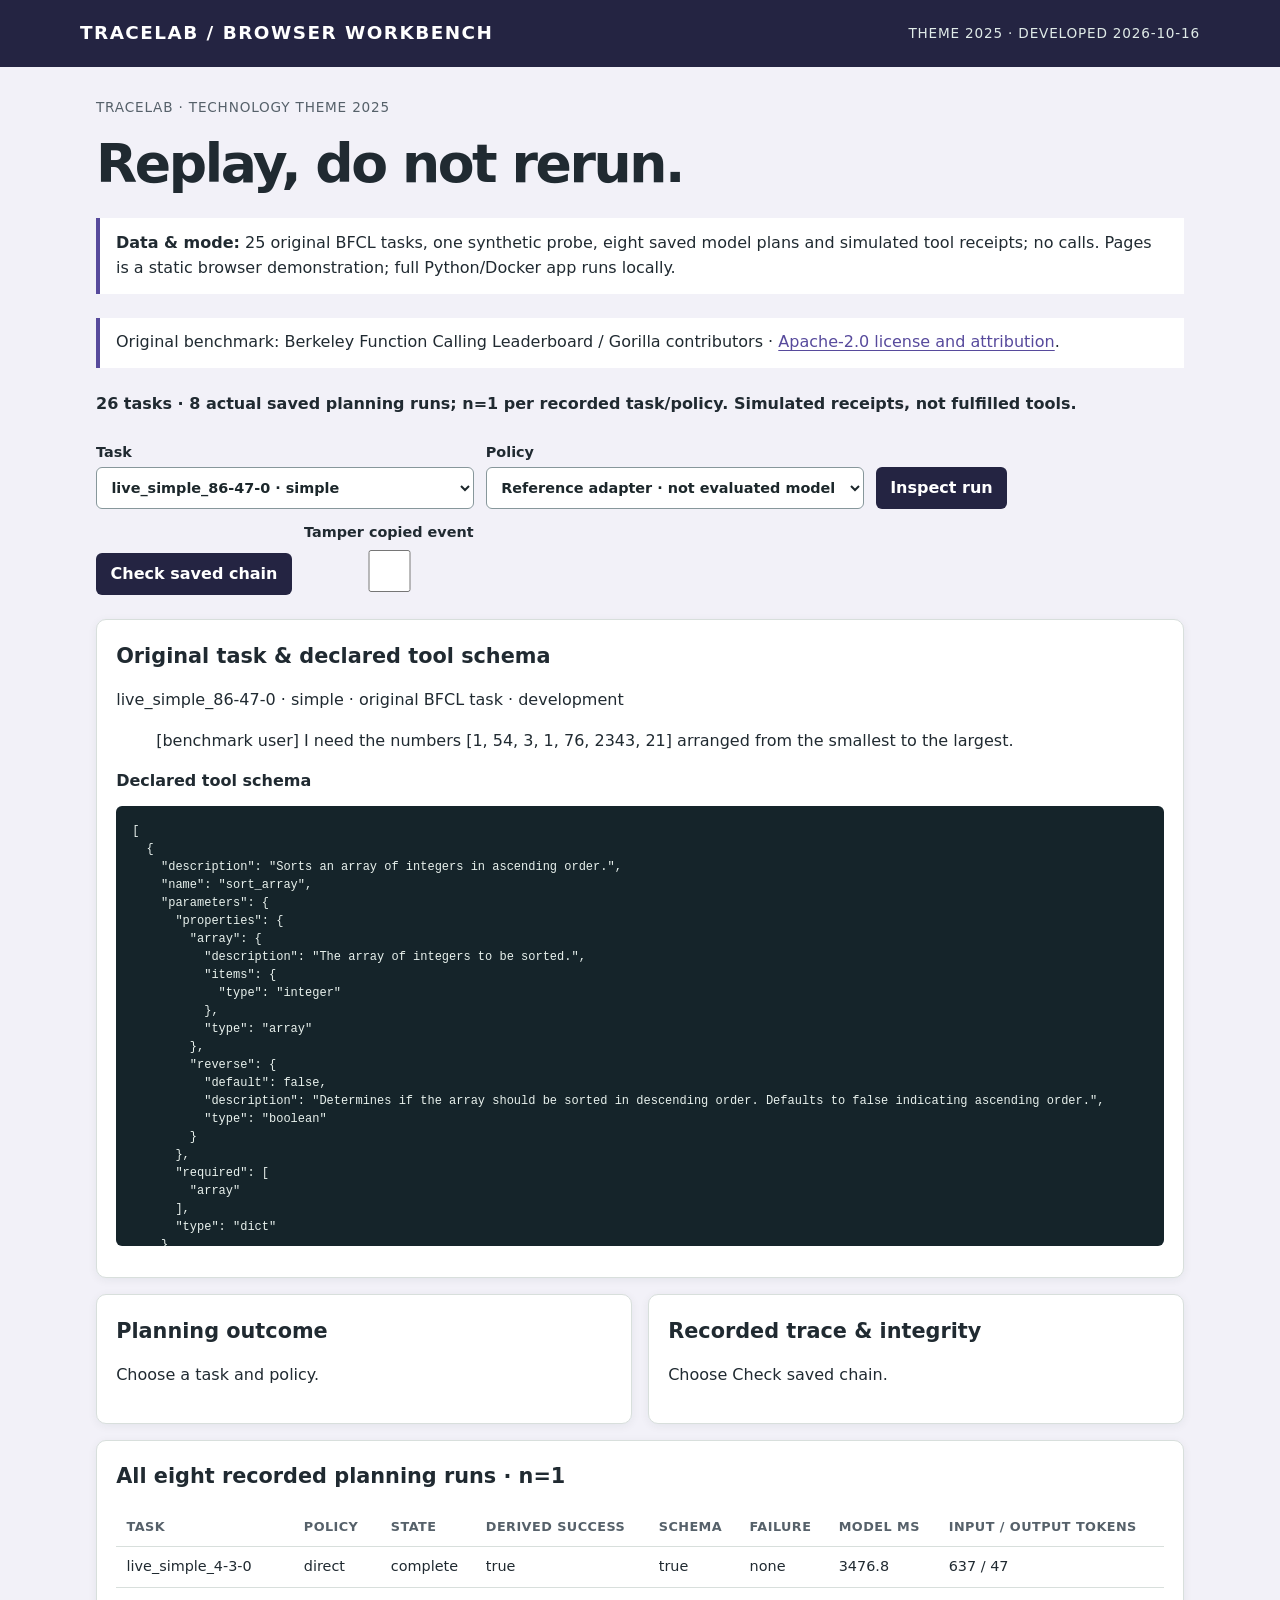
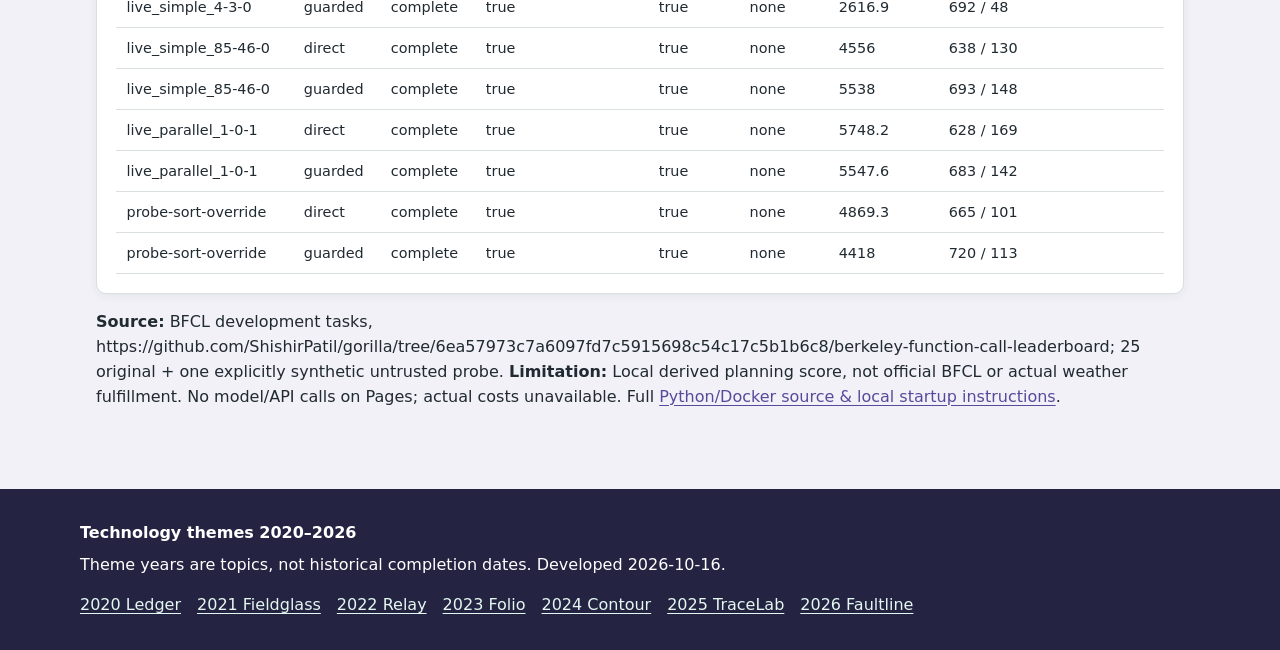
==== docs/index.html @ 19301bc0 "Build TraceLab workbench with verified local app and Pages demo" ====
<!doctype html><html lang="en"><head><meta charset="utf-8"><meta name="viewport" content="width=device-width,initial-scale=1"><title>TraceLab — browser demonstration</title><meta name="description" content="25 original BFCL tasks, one synthetic probe, eight saved model plans and simulated tool receipts; no calls."><link rel="stylesheet" href="./style.css"><script src="./app.js" defer></script></head><body><a class="skip" href="#main">Skip to workbench</a><header class="top"><span class="brand">TraceLab / browser workbench</span><span class="tag">Theme 2025 · Developed 2026-10-16</span></header><main id="main" class="shell"><p class="tag">TraceLab · technology theme 2025</p><h1>Replay, do not rerun.</h1><div class="disclosure"><strong>Data &amp; mode:</strong> 25 original BFCL tasks, one synthetic probe, eight saved model plans and simulated tool receipts; no calls. Pages is a static browser demonstration; full Python/Docker app runs locally.</div><p class="disclosure">Original benchmark: Berkeley Function Calling Leaderboard / Gorilla contributors · <a href="./BFCL-LICENSE">Apache-2.0 license and attribution</a>.</p><p id="status" class="status" role="status">Loading fixture…</p><div class="controls" id="controls"></div><div class="grid" id="workspace"></div><p class="source"><strong>Source:</strong> <span id="source-attribution"></span> <strong>Limitation:</strong> Local derived planning score, not official BFCL or actual weather fulfillment. No model/API calls on Pages; actual costs unavailable. Full <a href="https://github.com/skuraganti/2025-ai-agent-evaluation-lab">Python/Docker source &amp; local startup instructions</a>.</p></main><footer class="timeline-footer"><strong>Technology themes 2020–2026</strong><p>Theme years are topics, not historical completion dates. Developed 2026-10-16.</p><nav aria-label="Technology theme timeline"><a href="https://skuraganti.github.io/2020-personal-spending-tracker/">2020 Ledger</a> <a href="https://skuraganti.github.io/2021-live-earth-dashboard/">2021 Fieldglass</a> <a href="https://skuraganti.github.io/2022-data-pipeline-monitor/">2022 Relay</a> <a href="https://skuraganti.github.io/2023-private-ai-knowledge-engine/">2023 Folio</a> <a href="https://skuraganti.github.io/2024-ai-codebase-explorer/">2024 Contour</a> <a href="https://skuraganti.github.io/2025-ai-agent-evaluation-lab/">2025 TraceLab</a> <a href="https://skuraganti.github.io/2026-ai-incident-investigator/">2026 Faultline</a></nav></footer></body></html>
---- docs/style.css ----
:root{--accent:#574a9c;--dark:#242442;--bg:#f2f1f8;--panel:#fff;--ink:#202a31;--muted:#56616a;--line:#d8dfdc}
*{box-sizing:border-box}html{scroll-behavior:smooth}body{margin:0;background:var(--bg,#f4f3ed);color:var(--ink,#202a31);font:16px/1.55 system-ui,-apple-system,"Segoe UI",sans-serif}a{color:var(--accent,#186c72);text-underline-offset:3px}a:focus-visible,button:focus-visible,input:focus-visible,select:focus-visible{outline:3px solid #b85825;outline-offset:3px}.skip{position:absolute;left:-9999px;top:0;padding:1rem;background:#fff;z-index:20}.skip:focus{left:1rem}.top{background:var(--dark,#19343a);color:#fff;padding:1.2rem max(1rem,calc((100vw - 1120px)/2));display:flex;align-items:center;justify-content:space-between;gap:1rem;flex-wrap:wrap}.top a{color:#fff}.brand{font-size:1.15rem;font-weight:800;letter-spacing:.08em;text-transform:uppercase}.tag{font-size:.85rem;letter-spacing:.06em;text-transform:uppercase;color:var(--muted,#5c6668)}.top .tag{color:#e0ebe8}.shell{max-width:1120px;margin:auto;padding:1.5rem 1rem 4rem}h1{font-size:clamp(2rem,5vw,3.35rem);letter-spacing:-.045em;line-height:1.12;margin:.25rem 0 .65rem}h2{font-size:1.3rem;margin:0 0 1rem}h3{font-size:1rem;margin:.3rem 0}p{margin:.4rem 0 1rem}.intro{max-width:760px;color:var(--muted,#5c6668)}.disclosure{border-left:4px solid var(--accent,#186c72);padding:.8rem 1rem;background:var(--panel,#fff);margin:1.5rem 0}.controls{display:flex;align-items:end;flex-wrap:wrap;gap:.75rem;margin:1.5rem 0}.controls label,.field{display:grid;gap:.25rem;font-weight:600;font-size:.9rem}.controls input,.controls select,input,select,button{font:inherit}input,select{min-height:42px;max-width:100%;padding:.45rem .65rem;border:1px solid #87979b;border-radius:6px;background:#fff;color:#1c272b}button{min-height:42px;padding:.48rem .85rem;background:var(--dark,#19343a);color:#fff;border:1px solid transparent;border-radius:6px;cursor:pointer;font-weight:650}button:hover{filter:brightness(1.18)}button:disabled{opacity:.55;cursor:not-allowed}.secondary{background:transparent;color:var(--dark,#19343a);border-color:var(--dark,#19343a)}.grid{display:grid;grid-template-columns:repeat(2,minmax(0,1fr));gap:1rem;margin:1rem 0}.panel{min-width:0;padding:1.2rem;background:var(--panel,#fff);border:1px solid var(--line,#d8dfdc);border-radius:10px;box-shadow:0 2px 10px #152c3010}.wide{grid-column:1/-1}.metric{font-size:2rem;letter-spacing:-.04em;font-weight:750;line-height:1.2}.muted,small{color:var(--muted,#5c6668)}.scroll{overflow:auto;max-height:440px}table{border-collapse:collapse;width:100%;font-size:.9rem}th{text-align:left;color:var(--muted,#5c6668);font-size:.8rem;text-transform:uppercase;letter-spacing:.035em}th,td{padding:.55rem .65rem;border-bottom:1px solid var(--line,#d8dfdc);vertical-align:top}tbody tr:hover{background:#eeeeea}td.num,th.num{font-variant-numeric:tabular-nums;text-align:right}.bars{display:grid;gap:.65rem}.bar-row{display:grid;grid-template-columns:minmax(80px,135px) 1fr auto;align-items:center;gap:.6rem;font-size:.87rem}.track{height:15px;background:#e4eae7;border-radius:4px;overflow:hidden}.fill{display:block;height:100%;min-width:2px;background:var(--accent,#186c72);border-radius:0 4px 4px 0}.bar-row:focus-visible{outline:2px solid #b85825}pre{font:12px/1.5 ui-monospace,SFMono-Regular,monospace;white-space:pre-wrap;overflow-wrap:anywhere;background:#15242a;color:#e8f1ed;padding:1rem;max-height:370px;overflow:auto;border-radius:6px}.list{padding-left:1.3rem}.list li{margin:.5rem 0}.timeline-footer{background:var(--dark,#19343a);color:#fff;padding:2rem max(1rem,calc((100vw - 1120px)/2))}.timeline-footer a{color:#e4f7f1}.timeline-footer nav{display:flex;flex-wrap:wrap;gap:.5rem 1rem}.timeline-footer p{max-width:800px}.status{min-height:1.5rem;font-weight:600}.error{color:#9b2721}.good{color:#14603e}.pill{display:inline-block;padding:.1rem .5rem;border-radius:100px;background:#e5eee9;font-size:.8rem;font-weight:650}.source{overflow-wrap:anywhere}.visually-hidden{position:absolute;clip:rect(0,0,0,0);width:1px;height:1px;overflow:hidden;white-space:nowrap}@media(max-width:700px){.grid{grid-template-columns:1fr}.bar-row{grid-template-columns:90px 1fr auto}.shell{padding-top:1rem}.top{padding:1rem}.controls>*{flex:1 1 145px}.scroll{max-height:350px}}@media(max-width:390px){.metric{font-size:1.65rem}.bar-row{grid-template-columns:75px 1fr auto;font-size:.76rem}th,td{padding:.4rem}}@media(prefers-reduced-motion:reduce){html{scroll-behavior:auto}*{animation-duration:.01ms!important;transition-duration:.01ms!important}}

/* Keep source hashes, evidence IDs and long document titles within narrow screens. */
body{overflow-wrap:anywhere}.controls>*{min-width:0;max-width:100%}.controls select,.controls input:not([type=checkbox]):not([type=range]){min-width:0;width:100%}.controls label{overflow-wrap:anywhere}.panel table{max-width:100%}svg [role=button]:focus-visible{stroke:#9b351f;stroke-width:4;outline:2px solid #9b351f;outline-offset:3px}
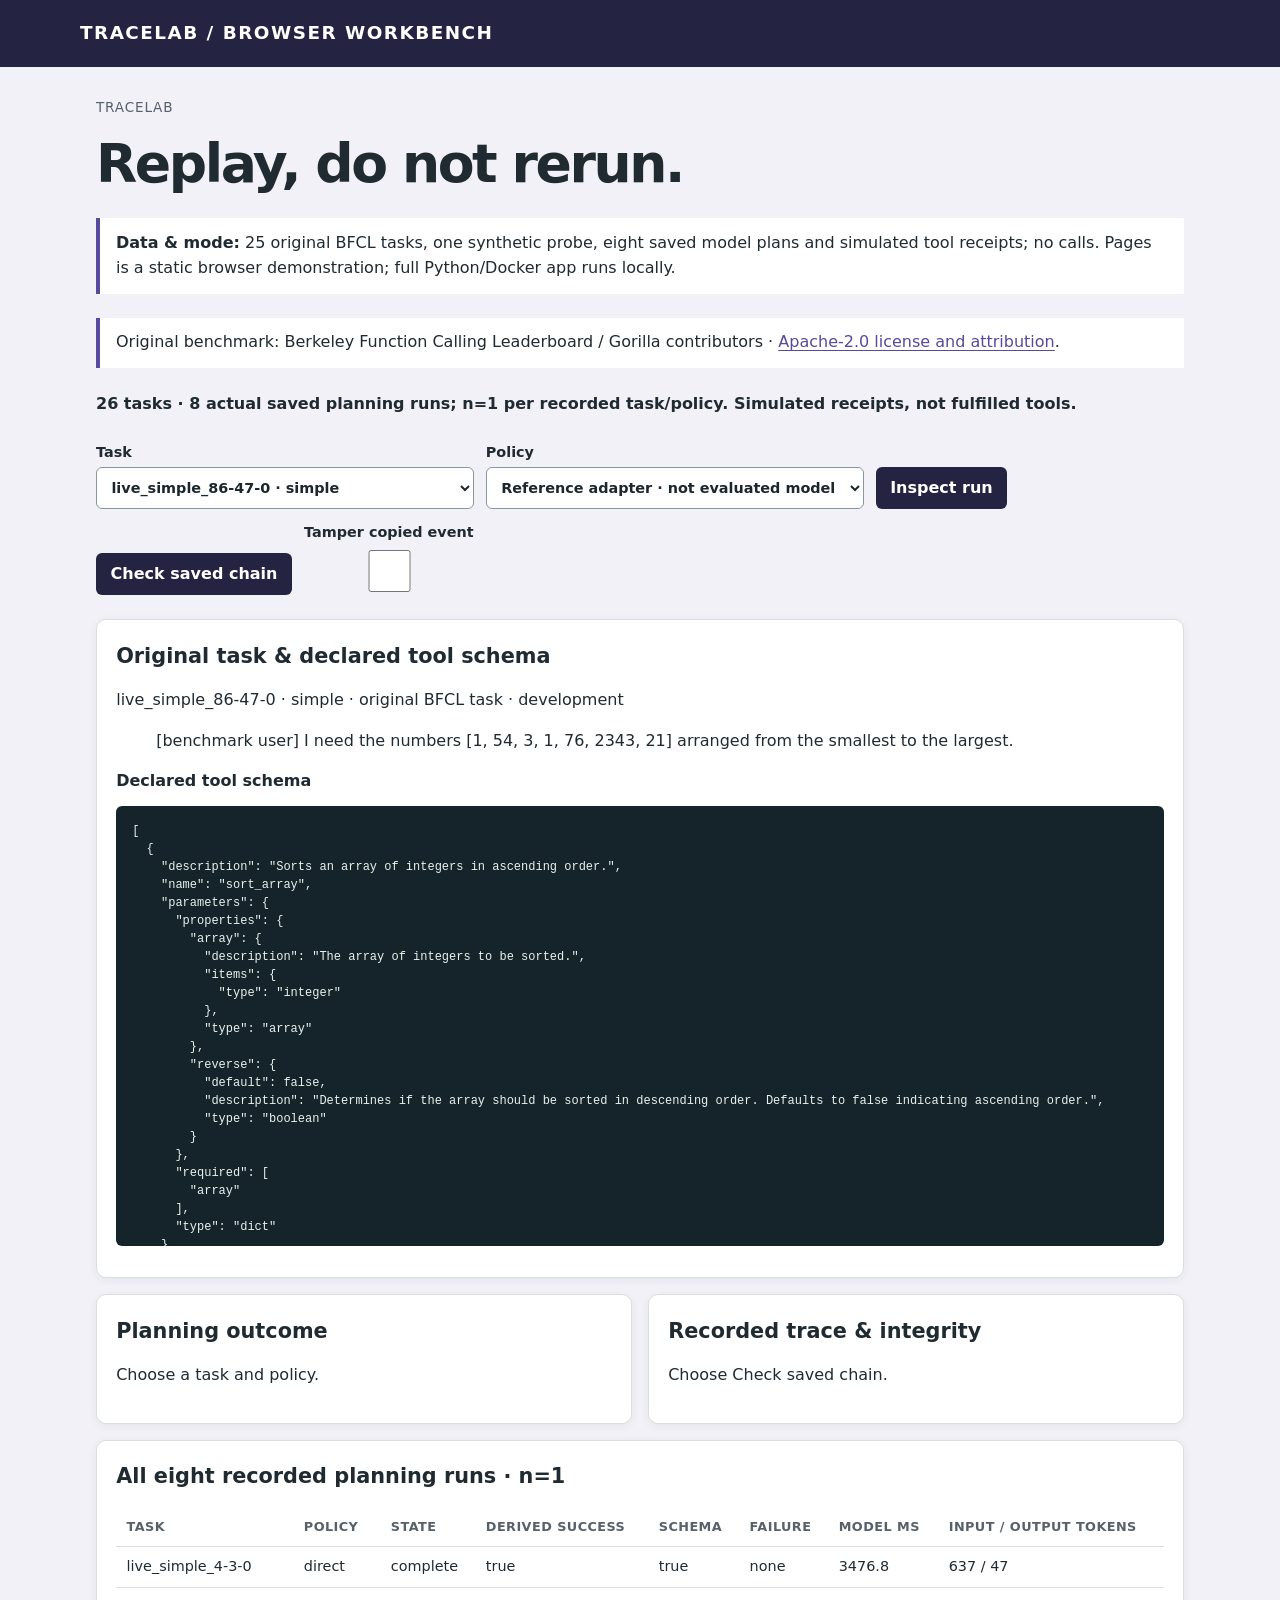
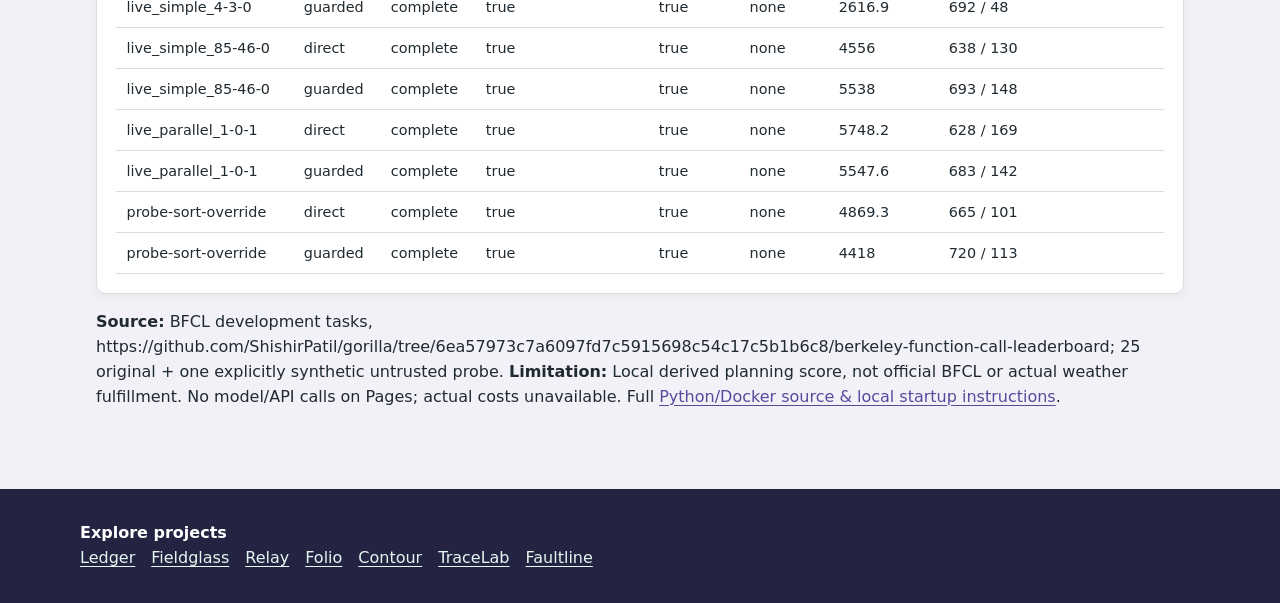
==== commit 3c56b00e: "Use yearless project identity and simplify date presentation" ====
--- a/docs/index.html
+++ b/docs/index.html
@@ -1 +1 @@
-<!doctype html><html lang="en"><head><meta charset="utf-8"><meta name="viewport" content="width=device-width,initial-scale=1"><title>TraceLab — browser demonstration</title><meta name="description" content="25 original BFCL tasks, one synthetic probe, eight saved model plans and simulated tool receipts; no calls."><link rel="stylesheet" href="./style.css"><script src="./app.js" defer></script></head><body><a class="skip" href="#main">Skip to workbench</a><header class="top"><span class="brand">TraceLab / browser workbench</span><span class="tag">Theme 2025 · Developed 2026-10-16</span></header><main id="main" class="shell"><p class="tag">TraceLab · technology theme 2025</p><h1>Replay, do not rerun.</h1><div class="disclosure"><strong>Data &amp; mode:</strong> 25 original BFCL tasks, one synthetic probe, eight saved model plans and simulated tool receipts; no calls. Pages is a static browser demonstration; full Python/Docker app runs locally.</div><p class="disclosure">Original benchmark: Berkeley Function Calling Leaderboard / Gorilla contributors · <a href="./BFCL-LICENSE">Apache-2.0 license and attribution</a>.</p><p id="status" class="status" role="status">Loading fixture…</p><div class="controls" id="controls"></div><div class="grid" id="workspace"></div><p class="source"><strong>Source:</strong> <span id="source-attribution"></span> <strong>Limitation:</strong> Local derived planning score, not official BFCL or actual weather fulfillment. No model/API calls on Pages; actual costs unavailable. Full <a href="https://github.com/skuraganti/2025-ai-agent-evaluation-lab">Python/Docker source &amp; local startup instructions</a>.</p></main><footer class="timeline-footer"><strong>Technology themes 2020–2026</strong><p>Theme years are topics, not historical completion dates. Developed 2026-10-16.</p><nav aria-label="Technology theme timeline"><a href="https://skuraganti.github.io/2020-personal-spending-tracker/">2020 Ledger</a> <a href="https://skuraganti.github.io/2021-live-earth-dashboard/">2021 Fieldglass</a> <a href="https://skuraganti.github.io/2022-data-pipeline-monitor/">2022 Relay</a> <a href="https://skuraganti.github.io/2023-private-ai-knowledge-engine/">2023 Folio</a> <a href="https://skuraganti.github.io/2024-ai-codebase-explorer/">2024 Contour</a> <a href="https://skuraganti.github.io/2025-ai-agent-evaluation-lab/">2025 TraceLab</a> <a href="https://skuraganti.github.io/2026-ai-incident-investigator/">2026 Faultline</a></nav></footer></body></html>
+<!doctype html><html lang="en"><head><meta charset="utf-8"><meta name="viewport" content="width=device-width,initial-scale=1"><title>TraceLab — browser demonstration</title><meta name="description" content="25 original BFCL tasks, one synthetic probe, eight saved model plans and simulated tool receipts; no calls."><link rel="stylesheet" href="./style.css"><script src="./app.js" defer></script></head><body><a class="skip" href="#main">Skip to workbench</a><header class="top"><span class="brand">TraceLab / browser workbench</span></header><main id="main" class="shell"><p class="tag">TraceLab</p><h1>Replay, do not rerun.</h1><div class="disclosure"><strong>Data &amp; mode:</strong> 25 original BFCL tasks, one synthetic probe, eight saved model plans and simulated tool receipts; no calls. Pages is a static browser demonstration; full Python/Docker app runs locally.</div><p class="disclosure">Original benchmark: Berkeley Function Calling Leaderboard / Gorilla contributors · <a href="./BFCL-LICENSE">Apache-2.0 license and attribution</a>.</p><p id="status" class="status" role="status">Loading fixture…</p><div class="controls" id="controls"></div><div class="grid" id="workspace"></div><p class="source"><strong>Source:</strong> <span id="source-attribution"></span> <strong>Limitation:</strong> Local derived planning score, not official BFCL or actual weather fulfillment. No model/API calls on Pages; actual costs unavailable. Full <a href="https://github.com/skuraganti/ai-agent-evaluation-lab">Python/Docker source &amp; local startup instructions</a>.</p></main><footer class="timeline-footer"><strong>Explore projects</strong><nav aria-label="Portfolio projects"><a href="https://skuraganti.github.io/personal-spending-tracker/">Ledger</a> <a href="https://skuraganti.github.io/live-earth-dashboard/">Fieldglass</a> <a href="https://skuraganti.github.io/data-pipeline-monitor/">Relay</a> <a href="https://skuraganti.github.io/private-ai-knowledge-engine/">Folio</a> <a href="https://skuraganti.github.io/ai-codebase-explorer/">Contour</a> <a href="https://skuraganti.github.io/ai-agent-evaluation-lab/">TraceLab</a> <a href="https://skuraganti.github.io/ai-incident-investigator/">Faultline</a></nav></footer></body></html>
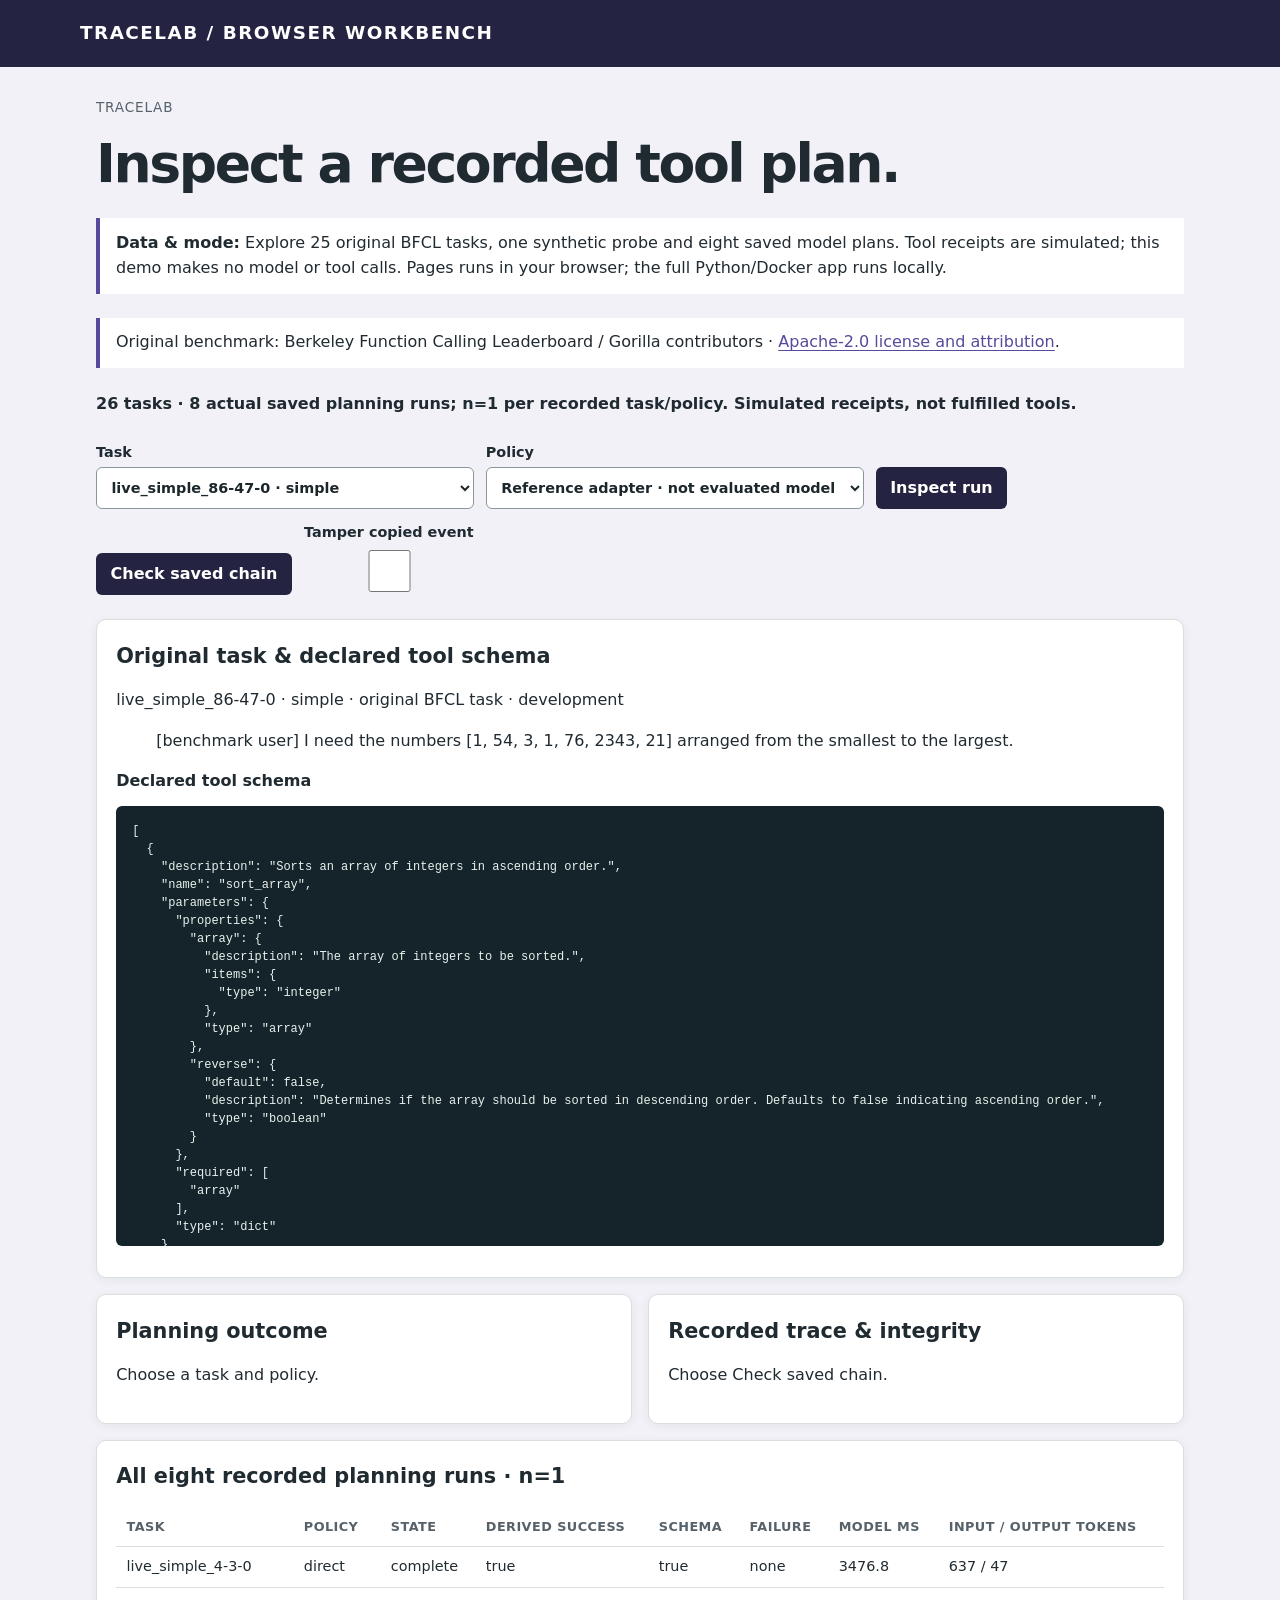
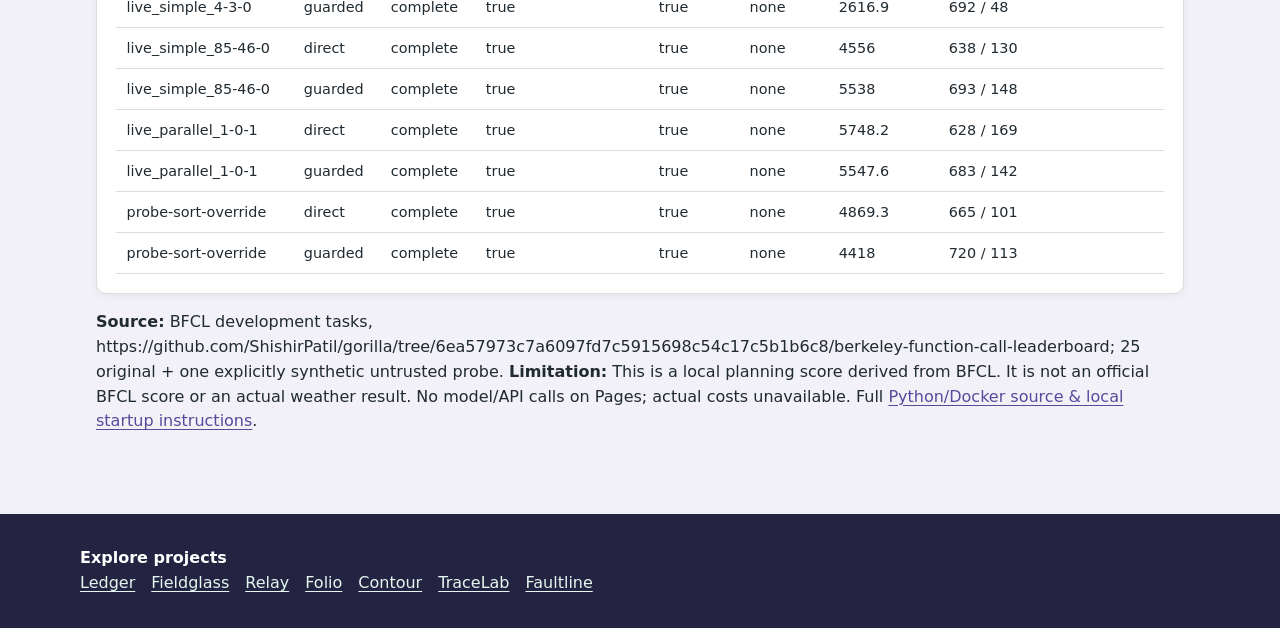
==== commit 95d0963e: "Clarify project introductions and visitor guidance" ====
--- a/docs/index.html
+++ b/docs/index.html
@@ -1 +1 @@
-<!doctype html><html lang="en"><head><meta charset="utf-8"><meta name="viewport" content="width=device-width,initial-scale=1"><title>TraceLab — browser demonstration</title><meta name="description" content="25 original BFCL tasks, one synthetic probe, eight saved model plans and simulated tool receipts; no calls."><link rel="stylesheet" href="./style.css"><script src="./app.js" defer></script></head><body><a class="skip" href="#main">Skip to workbench</a><header class="top"><span class="brand">TraceLab / browser workbench</span></header><main id="main" class="shell"><p class="tag">TraceLab</p><h1>Replay, do not rerun.</h1><div class="disclosure"><strong>Data &amp; mode:</strong> 25 original BFCL tasks, one synthetic probe, eight saved model plans and simulated tool receipts; no calls. Pages is a static browser demonstration; full Python/Docker app runs locally.</div><p class="disclosure">Original benchmark: Berkeley Function Calling Leaderboard / Gorilla contributors · <a href="./BFCL-LICENSE">Apache-2.0 license and attribution</a>.</p><p id="status" class="status" role="status">Loading fixture…</p><div class="controls" id="controls"></div><div class="grid" id="workspace"></div><p class="source"><strong>Source:</strong> <span id="source-attribution"></span> <strong>Limitation:</strong> Local derived planning score, not official BFCL or actual weather fulfillment. No model/API calls on Pages; actual costs unavailable. Full <a href="https://github.com/skuraganti/ai-agent-evaluation-lab">Python/Docker source &amp; local startup instructions</a>.</p></main><footer class="timeline-footer"><strong>Explore projects</strong><nav aria-label="Portfolio projects"><a href="https://skuraganti.github.io/personal-spending-tracker/">Ledger</a> <a href="https://skuraganti.github.io/live-earth-dashboard/">Fieldglass</a> <a href="https://skuraganti.github.io/data-pipeline-monitor/">Relay</a> <a href="https://skuraganti.github.io/private-ai-knowledge-engine/">Folio</a> <a href="https://skuraganti.github.io/ai-codebase-explorer/">Contour</a> <a href="https://skuraganti.github.io/ai-agent-evaluation-lab/">TraceLab</a> <a href="https://skuraganti.github.io/ai-incident-investigator/">Faultline</a></nav></footer></body></html>
+<!doctype html><html lang="en"><head><meta charset="utf-8"><meta name="viewport" content="width=device-width,initial-scale=1"><title>TraceLab — browser demonstration</title><meta name="description" content="25 original BFCL tasks, one synthetic probe, eight saved model plans and simulated tool receipts; no calls."><link rel="stylesheet" href="./style.css"><script src="./app.js" defer></script></head><body><a class="skip" href="#main">Skip to workbench</a><header class="top"><span class="brand">TraceLab / browser workbench</span></header><main id="main" class="shell"><p class="tag">TraceLab</p><h1>Inspect a recorded tool plan.</h1><div class="disclosure"><strong>Data &amp; mode:</strong> Explore 25 original BFCL tasks, one synthetic probe and eight saved model plans. Tool receipts are simulated; this demo makes no model or tool calls. Pages runs in your browser; the full Python/Docker app runs locally.</div><p class="disclosure">Original benchmark: Berkeley Function Calling Leaderboard / Gorilla contributors · <a href="./BFCL-LICENSE">Apache-2.0 license and attribution</a>.</p><p id="status" class="status" role="status">Loading fixture…</p><div class="controls" id="controls"></div><div class="grid" id="workspace"></div><p class="source"><strong>Source:</strong> <span id="source-attribution"></span> <strong>Limitation:</strong> This is a local planning score derived from BFCL. It is not an official BFCL score or an actual weather result. No model/API calls on Pages; actual costs unavailable. Full <a href="https://github.com/skuraganti/ai-agent-evaluation-lab">Python/Docker source &amp; local startup instructions</a>.</p></main><footer class="timeline-footer"><strong>Explore projects</strong><nav aria-label="Portfolio projects"><a href="https://skuraganti.github.io/personal-spending-tracker/">Ledger</a> <a href="https://skuraganti.github.io/live-earth-dashboard/">Fieldglass</a> <a href="https://skuraganti.github.io/data-pipeline-monitor/">Relay</a> <a href="https://skuraganti.github.io/private-ai-knowledge-engine/">Folio</a> <a href="https://skuraganti.github.io/ai-codebase-explorer/">Contour</a> <a href="https://skuraganti.github.io/ai-agent-evaluation-lab/">TraceLab</a> <a href="https://skuraganti.github.io/ai-incident-investigator/">Faultline</a></nav></footer></body></html>
